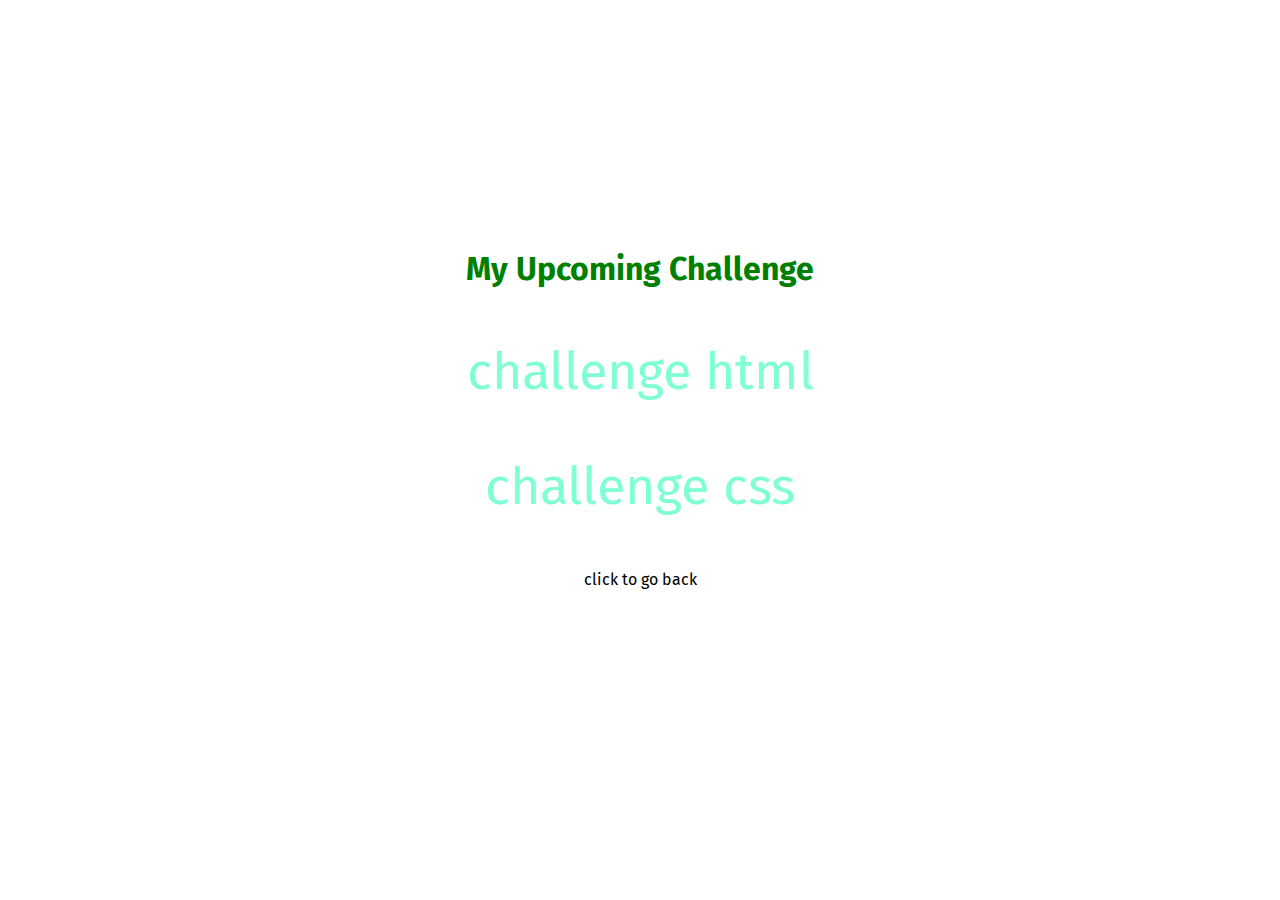
==== full-week.html @ 9fb6585e "second" ====
<!DOCTYPE html>
<html lang="en">

<head>
    <meta charset="UTF-8">
    <link rel="preconnect" href="https://fonts.gstatic.com" />
    <link href="https://fonts.googleapis.com/css2?family=Fira+Sans:wght@400;700&family=Oswald:wght@700&display=swap"
        rel="stylesheet" />
    <link rel="stylesheet" href="upcoming-challenge.css">
    <title>My Upcoming Challenge</title>
</head>

<body>
    <h1>My Upcoming Challenge</h1>
    <p>challenge html</p>
    <p>challenge css</p>
    <a href="index.html">click to go back</a>

</body>

</html>
---- upcoming-challenge.css ----
body {
    text-align: center;
}

h1 {
    margin-top: 250px;
    font-family: 'Fira Sans', sans-serif;
    color: green;
}

p {
    font-family: 'Fira Sans', sans-serif;
    color: aquamarine;
    font-size: 52px;
}

a {
    font-family: 'Fira Sans', sans-serif;
    color: black;
    text-decoration: none;
}

a:hover {
    color: red;
    text-decoration: underline;
}
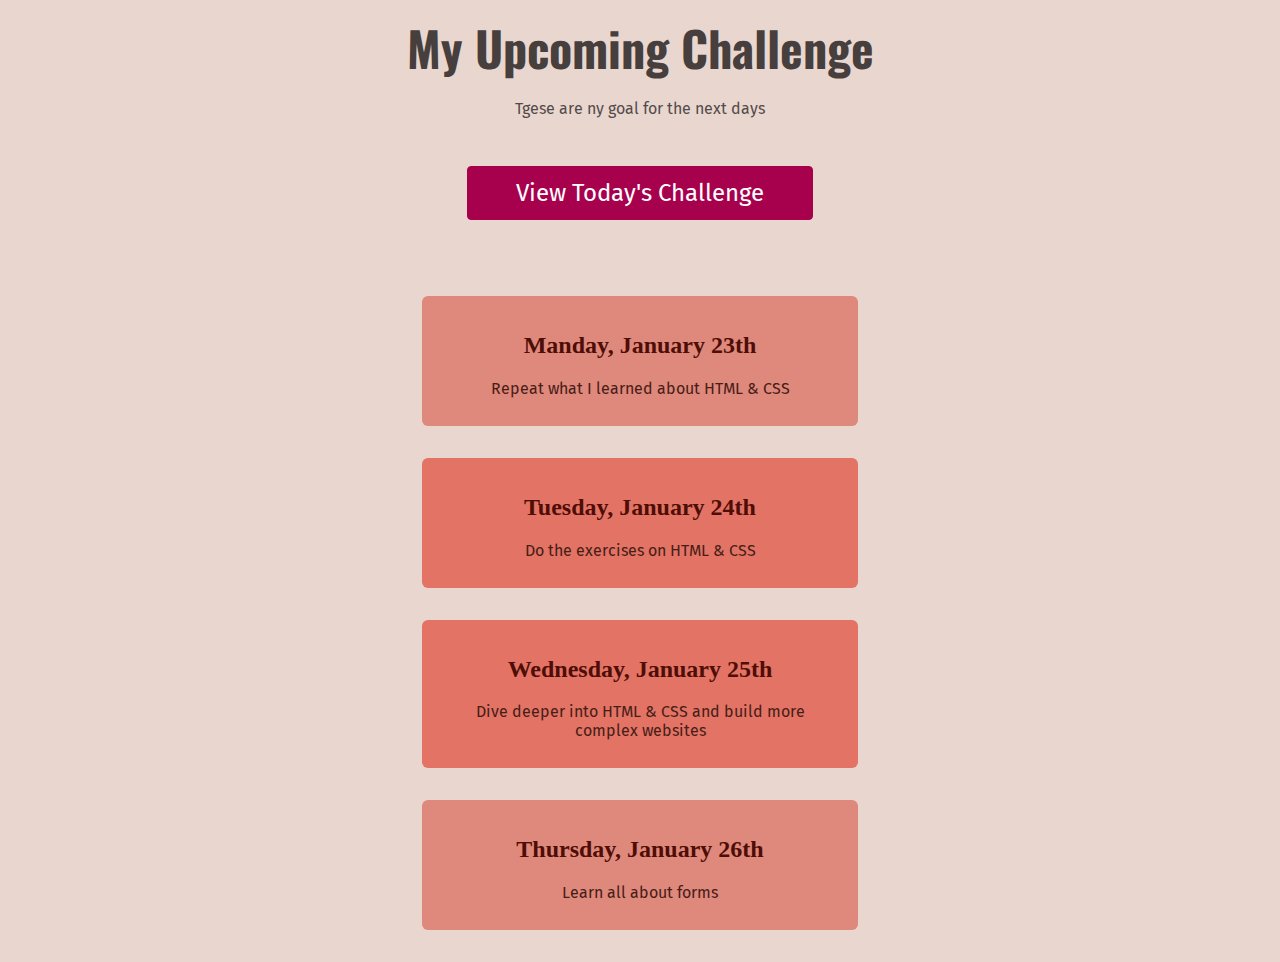
==== commit 4c0ba6d4: "3rd" ====
--- a/full-week.html
+++ b/full-week.html
@@ -6,16 +6,37 @@
     <link rel="preconnect" href="https://fonts.gstatic.com" />
     <link href="https://fonts.googleapis.com/css2?family=Fira+Sans:wght@400;700&family=Oswald:wght@700&display=swap"
         rel="stylesheet" />
-    <link rel="stylesheet" href="upcoming-challenge.css">
+    <link rel="stylesheet" href="shared.css">
+    <link rel="stylesheet" href="full-week.css">
     <title>My Upcoming Challenge</title>
 </head>
 
 <body>
-    <h1>My Upcoming Challenge</h1>
-    <p>challenge html</p>
-    <p>challenge css</p>
-    <a href="index.html">click to go back</a>
-
+    <header>
+        <h1>My Upcoming Challenge</h1>
+        <p id="description">Tgese are ny goal for the next days</p>
+        <a href="index.html">View Today's Challenge</a>
+    </header>
+    <main>
+        <ol>
+            <li>
+                <h2>Manday, January 23th</h2>
+                <p>Repeat what I learned about HTML & CSS</p>
+            </li>
+            <li class="highlight-goal">
+                <h2>Tuesday, January 24th</h2>
+                <p>Do the exercises on HTML & CSS</p>
+            </li>
+            <li class="highlight-goal">
+                <h2>Wednesday, January 25th</h2>
+                <p>Dive deeper into HTML & CSS and build more complex websites</p>
+            </li>
+            <li>
+                <h2>Thursday, January 26th</h2>
+                <p>Learn all about forms</p>
+            </li>
+        </ol>
+    </main>
 </body>
 
 </html>--- a/shared.css
+++ b/shared.css
@@ -0,0 +1,23 @@
+body {
+    background-color: rgb(233, 215, 207);
+    text-align: center;
+    color: rgb(83, 75, 75);
+}
+
+h1 {
+    font-family: 'Oswald', sans-serif;
+}
+
+p {
+    font-family: 'Fira Sans', sans-serif;
+}
+
+a {
+    font-family: 'Fira Sans', sans-serif;
+    text-decoration: none;
+    color: rgb(167, 1, 78);
+}
+
+a:hover {
+    text-decoration: underline;
+}--- a/full-week.css
+++ b/full-week.css
@@ -0,0 +1,63 @@
+header {
+    margin-bottom: 64px;
+}
+
+
+h1 {
+    font-size: 48px;
+    color: rgb(71, 62, 62);
+    margin: 12px 0;
+}
+
+#description {
+    margin-bottom: 36px;
+}
+
+/* header p {
+    margin-bottom: 36px;
+} */
+
+a {
+    padding: 12px 48px;
+    background-color: rgb(167, 1, 78);
+    color: white;
+    border: 1px solid rgb(167, 1, 78);
+    border-radius: 4px;
+    font-size: 24px;
+    display: inline-block;
+    margin: 12px;
+}
+
+a:hover {
+    background-color: rgb(180, 12, 90);
+    text-decoration: none;
+}
+
+
+ol {
+  list-style: none;
+  width: 500px;
+  margin: 36px auto 0 auto;
+  padding: 0;
+}
+
+li {
+    padding: 16px;
+    margin: 32px;
+    background-color: rgb(223, 136, 124);
+    border-radius: 6px;
+}
+
+h2 {
+    color: rgb(78, 13, 5);
+    font-family: 'Oswald' sans-serif;
+}
+
+main p {
+    margin: 12px;
+    color: rgb(71, 29, 22);
+}
+
+.highlight-goal {
+    background-color: rgb(226, 115, 101);
+}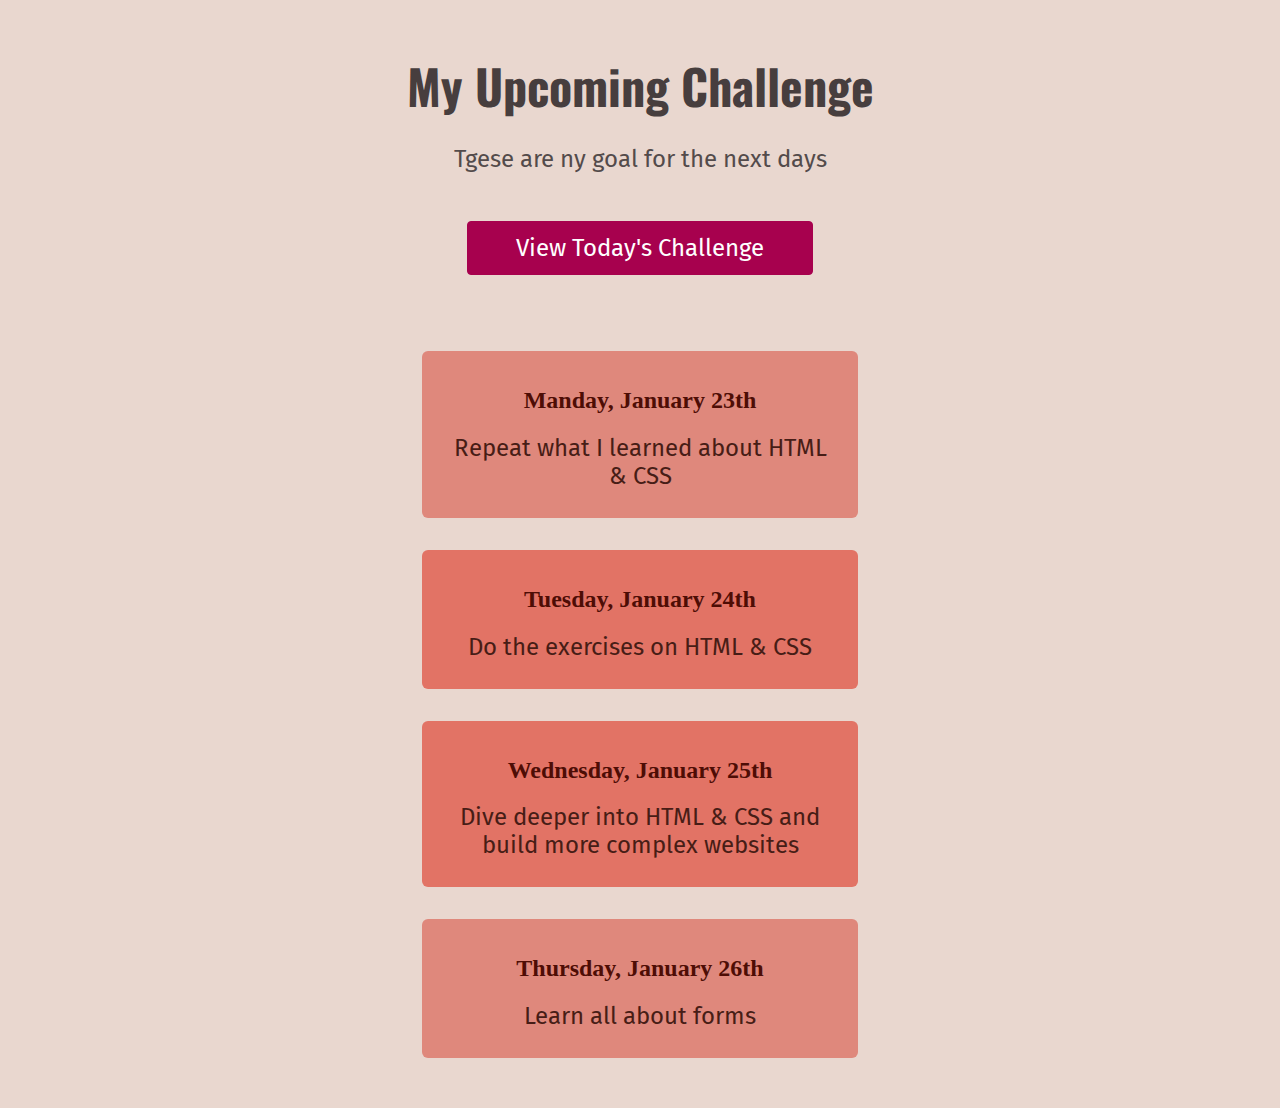
==== commit f136b031: "finish" ====
--- a/full-week.html
+++ b/full-week.html
@@ -6,8 +6,8 @@
     <link rel="preconnect" href="https://fonts.gstatic.com" />
     <link href="https://fonts.googleapis.com/css2?family=Fira+Sans:wght@400;700&family=Oswald:wght@700&display=swap"
         rel="stylesheet" />
-    <link rel="stylesheet" href="shared.css">
-    <link rel="stylesheet" href="full-week.css">
+    <link rel="stylesheet" href="styles/shared.css">
+    <link rel="stylesheet" href="styles/full-week.css">
     <title>My Upcoming Challenge</title>
 </head>
 
--- a/styles/shared.css
+++ b/styles/shared.css
@@ -0,0 +1,25 @@
+body {
+    background-color: rgb(233, 215, 207);
+    text-align: center;
+    color: rgb(83, 75, 75);
+    margin: 50px;
+}
+
+h1 {
+    font-family: 'Oswald', sans-serif;
+}
+
+p {
+    font-family: 'Fira Sans', sans-serif;
+    font-size: 24px;
+}
+
+a {
+    font-family: 'Fira Sans', sans-serif;
+    text-decoration: none;
+    color: rgb(167, 1, 78);
+}
+
+a:hover {
+    text-decoration: underline;
+}--- a/styles/full-week.css
+++ b/styles/full-week.css
@@ -0,0 +1,63 @@
+header {
+    margin-bottom: 64px;
+}
+
+
+h1 {
+    font-size: 48px;
+    color: rgb(71, 62, 62);
+    margin: 12px 0;
+}
+
+#description {
+    margin-bottom: 36px;
+}
+
+/* header p {
+    margin-bottom: 36px;
+} */
+
+a {
+    padding: 12px 48px;
+    background-color: rgb(167, 1, 78);
+    color: white;
+    border: 1px solid rgb(167, 1, 78);
+    border-radius: 4px;
+    font-size: 24px;
+    display: inline-block;
+    margin: 12px;
+}
+
+a:hover {
+    background-color: rgb(180, 12, 90);
+    text-decoration: none;
+}
+
+
+ol {
+  list-style: none;
+  width: 500px;
+  margin: 36px auto 0 auto;
+  padding: 0;
+}
+
+li {
+    padding: 16px;
+    margin: 32px;
+    background-color: rgb(223, 136, 124);
+    border-radius: 6px;
+}
+
+h2 {
+    color: rgb(78, 13, 5);
+    font-family: 'Oswald' sans-serif;
+}
+
+main p {
+    margin: 12px;
+    color: rgb(71, 29, 22);
+}
+
+.highlight-goal {
+    background-color: rgb(226, 115, 101);
+}